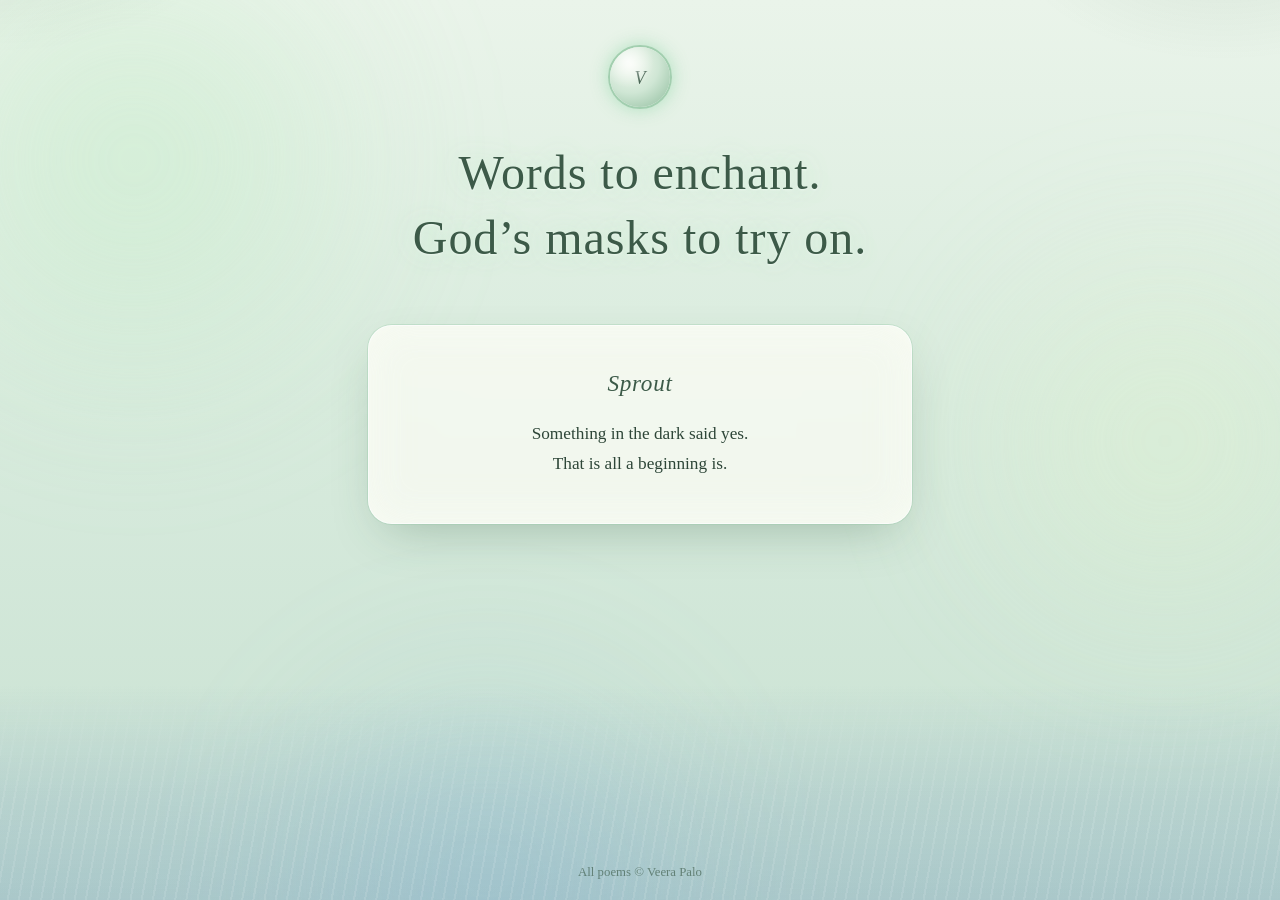
==== index.html @ e67e1606 "feat: Replace arrow buttons with edge-click zones and hover hints Left 30% of the poem card goes to " ====
<!DOCTYPE html>
<html lang="en">
<head>
  <meta charset="utf-8">
  <meta name="viewport" content="width=device-width, initial-scale=1">
  <title>Veera Palo — Words to Enchant</title>
  <meta name="description" content="Poems by Veera Palo. Words to enchant. God’s masks to try on.">
  <link rel="icon" href="data:image/svg+xml,<svg xmlns='http://www.w3.org/2000/svg' viewBox='0 0 100 100'><text y='.9em' font-size='90'>🌿</text></svg>">
  <link rel="stylesheet" href="styles.css">
</head>
<body class="home">
  <div class="forest" aria-hidden="true">
    <div class="blob blob-1"></div>
    <div class="blob blob-2"></div>
    <div class="blob blob-3"></div>
    <div class="leaves"></div>
    <div class="water"></div>
    <div class="sparkles" id="sparkles"></div>
  </div>

  <main>
    <a class="profile-bubble" href="about.html" aria-label="Veera Palo — about and contact">
      <img src="assets/portrait.svg" alt="Veera Palo">
    </a>

    <h1 class="headline">Words to enchant.<br>God’s masks to try on.</h1>

    <p class="visually-hidden">Tap the poem, or press the arrow keys, to read the next poem.</p>

    <div class="poem-area">
      <article class="poem-card" id="poem-card" aria-live="polite"></article>
      <div class="poem-hint poem-hint-prev" aria-hidden="true">
        <span class="poem-arrow"><svg viewBox="0 0 24 24" width="18" height="18"><path d="M14.5 5.5 8 12l6.5 6.5" stroke="currentColor" stroke-width="2" fill="none" stroke-linecap="round" stroke-linejoin="round"/></svg></span>
      </div>
      <div class="poem-hint poem-hint-next" aria-hidden="true">
        <span class="poem-arrow"><svg viewBox="0 0 24 24" width="18" height="18"><path d="M9.5 5.5 16 12l-6.5 6.5" stroke="currentColor" stroke-width="2" fill="none" stroke-linecap="round" stroke-linejoin="round"/></svg></span>
      </div>
    </div>
    <noscript><p class="noscript-note">This little forest needs JavaScript to bloom.</p></noscript>
  </main>

  <footer>All poems © Veera Palo</footer>

  <script src="poems.js"></script>
  <script src="app.js"></script>
</body>
</html>
---- styles.css ----
/* ---------- base ---------- */
:root {
  --serif: "Iowan Old Style", "Palatino Linotype", "Book Antiqua", Palatino, Georgia, serif;
  --ink: #2e4638;
  --ink-soft: #3c5a48;
  --sapphire: #3f6fae;
  --card-bg: rgba(253, 252, 246, 0.72);
  --rim: rgba(150, 200, 165, 0.85);
}

* { box-sizing: border-box; margin: 0; padding: 0; }

html { height: 100%; }

body {
  min-height: 100vh;
  display: flex;
  flex-direction: column;
  font-family: var(--serif);
  color: var(--ink);
  background: linear-gradient(180deg, #eaf4ea 0%, #d8ebdd 45%, #c8e1d2 100%);
  overflow-x: hidden;
}

main {
  flex: 1;
  display: flex;
  flex-direction: column;
  align-items: center;
  padding: clamp(1.5rem, 5vh, 3rem) 1.25rem 3rem;
  position: relative;
  z-index: 1;
}

:focus-visible {
  outline: 2px solid rgba(96, 160, 120, 0.9);
  outline-offset: 3px;
  border-radius: 4px;
}

.visually-hidden {
  position: absolute;
  width: 1px; height: 1px;
  overflow: hidden;
  clip: rect(0 0 0 0);
  white-space: nowrap;
}

/* ---------- enchanted forest background ---------- */
.forest {
  position: fixed;
  inset: 0;
  z-index: 0;
  overflow: hidden;
  pointer-events: none;
}

.blob {
  position: absolute;
  border-radius: 50%;
  filter: blur(70px);
  opacity: 0.55;
  animation: drift 22s ease-in-out infinite alternate;
}
.blob-1 {
  width: 45vmax; height: 45vmax;
  left: -12vmax; top: -10vmax;
  background: radial-gradient(circle, rgba(190, 235, 195, 0.9), transparent 70%);
}
.blob-2 {
  width: 38vmax; height: 38vmax;
  right: -10vmax; top: 22%;
  background: radial-gradient(circle, rgba(224, 244, 205, 0.8), transparent 70%);
  animation-duration: 27s;
  animation-delay: -8s;
}
.blob-3 {
  width: 40vmax; height: 40vmax;
  left: 18%; bottom: -18vmax;
  background: radial-gradient(circle, rgba(140, 190, 220, 0.55), transparent 70%);
  animation-duration: 31s;
  animation-delay: -15s;
}
@keyframes drift {
  from { transform: translate(0, 0) scale(1); }
  to   { transform: translate(4vmax, 3vmax) scale(1.12); }
}

.leaves {
  position: absolute;
  inset: -10% -10% auto -10%;
  height: 70%;
  background:
    radial-gradient(28vmax 16vmax at 8% 0%, rgba(46, 90, 60, 0.10), transparent 70%),
    radial-gradient(24vmax 14vmax at 88% 4%, rgba(46, 90, 60, 0.09), transparent 70%),
    radial-gradient(16vmax 10vmax at 45% -6%, rgba(46, 90, 60, 0.07), transparent 70%);
  transform-origin: 50% 0;
  animation: sway 26s ease-in-out infinite alternate;
}
@keyframes sway {
  from { transform: rotate(-0.6deg) translateX(-0.5vmax); }
  to   { transform: rotate(0.6deg) translateX(0.5vmax); }
}

.water {
  position: absolute;
  left: 0; right: 0; bottom: 0;
  height: 24vh;
  background: linear-gradient(180deg, transparent, rgba(63, 111, 174, 0.14) 55%, rgba(63, 111, 174, 0.22));
}
.water::after {
  content: "";
  position: absolute;
  inset: 0;
  background: repeating-linear-gradient(100deg,
    rgba(255, 255, 255, 0.10) 0 2px, transparent 2px 11px);
  mask-image: linear-gradient(180deg, transparent, black 60%);
  -webkit-mask-image: linear-gradient(180deg, transparent, black 60%);
  animation: shimmer 14s linear infinite;
}
@keyframes shimmer {
  from { transform: translateX(0); }
  to   { transform: translateX(44px); }
}

.sparkles { position: absolute; inset: 0; }
.sparkles span {
  position: absolute;
  width: 4px; height: 4px;
  border-radius: 50%;
  background: radial-gradient(circle, rgba(255, 255, 245, 0.95), rgba(190, 235, 200, 0) 70%);
  opacity: 0;
  animation: twinkle 6s ease-in-out infinite;
}
@keyframes twinkle {
  0%, 100% { opacity: 0; transform: scale(0.6); }
  50%      { opacity: 0.85; transform: scale(1.15); }
}

/* ---------- headline ---------- */
.headline {
  text-align: center;
  font-weight: 400;
  font-size: clamp(1.7rem, 4.5vw, 3rem);
  line-height: 1.35;
  color: var(--ink-soft);
  text-shadow: 0 0 26px rgba(200, 240, 210, 0.9), 0 1px 2px rgba(255, 255, 255, 0.6);
  margin-bottom: clamp(2rem, 6vh, 3.5rem);
  letter-spacing: 0.02em;
}

/* ---------- poem card ---------- */
.poem-card {
  width: min(100%, 34rem);
  padding: clamp(1.75rem, 5vw, 2.75rem) clamp(1.25rem, 5vw, 2.5rem);
  background: var(--card-bg);
  border: 1px solid rgba(255, 255, 255, 0.65);
  box-shadow:
    0 0 0 1px rgba(150, 200, 165, 0.35),
    0 18px 50px -18px rgba(46, 90, 60, 0.35),
    inset 0 0 40px rgba(255, 255, 250, 0.5);
  border-radius: 1.5rem;
  backdrop-filter: blur(14px);
  -webkit-backdrop-filter: blur(14px);
  cursor: pointer;
  text-align: center;
  transition: opacity 0.28s ease, transform 0.28s ease;
}
.poem-card:empty { min-height: 8rem; }

.poem-card.leave-left  { opacity: 0; transform: translateX(-20px); }
.poem-card.leave-right { opacity: 0; transform: translateX(20px); }
.poem-card.enter-right { opacity: 0; transform: translateX(20px); transition: none; }
.poem-card.enter-left  { opacity: 0; transform: translateX(-20px); transition: none; }

.poem-title-row {
  display: flex;
  align-items: center;
  justify-content: center;
  gap: 0.75rem;
  margin-bottom: 1.4rem;
}

.poem-title {
  font-size: 1.45rem;
  font-weight: 400;
  font-style: italic;
  color: var(--ink-soft);
  letter-spacing: 0.03em;
}

.poem-text {
  white-space: pre-line;
  font-size: 1.08rem;
  line-height: 1.75;
}

.poem-reader {
  margin-top: 1.5rem;
  font-style: italic;
  font-size: 0.9rem;
  color: rgba(60, 90, 72, 0.75);
}

/* ---------- bubble buttons (audio + arrows) ---------- */
.audio-bubble,
.poem-arrow {
  flex: none;
  width: 2.4rem; height: 2.4rem;
  display: inline-flex;
  align-items: center;
  justify-content: center;
  border-radius: 50%;
  border: 1px solid rgba(255, 255, 255, 0.8);
  color: var(--ink-soft);
  background: radial-gradient(circle at 32% 28%,
    rgba(255, 255, 255, 0.95), rgba(200, 235, 210, 0.7) 55%, rgba(160, 210, 180, 0.6));
  box-shadow: 0 0 14px rgba(160, 220, 180, 0.7), inset 0 0 6px rgba(255, 255, 255, 0.8);
  cursor: pointer;
  font-family: inherit;
  transition: transform 0.2s ease, box-shadow 0.2s ease, opacity 0.2s ease;
}
.audio-bubble:hover { transform: scale(1.08); box-shadow: 0 0 20px rgba(160, 220, 180, 0.95), inset 0 0 6px rgba(255, 255, 255, 0.8); }
.audio-bubble.is-playing { box-shadow: 0 0 22px rgba(120, 200, 220, 0.95), inset 0 0 6px rgba(255, 255, 255, 0.8); }

/* ---------- poem area + edge-click hover hints ---------- */
.poem-area {
  position: relative;
  width: min(100%, 34rem);
}
.poem-area .poem-card { width: 100%; }

/* purely visual — clicks land on the card, zone is decided from click x */
.poem-hint {
  position: absolute;
  top: 0; bottom: 0;
  display: flex;
  align-items: center;
  pointer-events: none;
  opacity: 0;
  transition: opacity 0.25s ease;
}
.poem-hint-prev { left: 0.9rem; }
.poem-hint-next { right: 0.9rem; }
.poem-area.hover-prev .poem-hint-prev,
.poem-area.hover-next .poem-hint-next { opacity: 0.9; }

/* ---------- profile bubble ---------- */
.profile-bubble {
  position: relative;
  display: block;
  margin-bottom: clamp(1.25rem, 4vh, 2rem);
  width: 64px; height: 64px;
  border-radius: 50%;
  overflow: hidden;
  border: 2px solid var(--rim);
  box-shadow: 0 0 18px rgba(160, 220, 180, 0.8), inset 0 0 12px rgba(255, 255, 255, 0.5);
  transition: transform 0.25s ease, box-shadow 0.25s ease;
}
.profile-bubble::after {
  content: "";
  position: absolute;
  inset: 0;
  border-radius: 50%;
  background: radial-gradient(circle at 30% 24%, rgba(255, 255, 255, 0.75), transparent 42%);
}
.profile-bubble:hover {
  transform: scale(1.07);
  box-shadow: 0 0 26px rgba(170, 230, 190, 1), inset 0 0 12px rgba(255, 255, 255, 0.5);
}
.profile-bubble img { width: 100%; height: 100%; object-fit: cover; display: block; }

/* ---------- about page ---------- */
.about main { justify-content: center; text-align: center; gap: 0.4rem; }

.about-portrait {
  width: clamp(140px, 30vw, 190px);
  height: clamp(140px, 30vw, 190px);
  border-radius: 50%;
  overflow: hidden;
  border: 3px solid var(--rim);
  box-shadow: 0 0 28px rgba(160, 220, 180, 0.8), inset 0 0 16px rgba(255, 255, 255, 0.5);
  margin-bottom: 1.5rem;
  position: relative;
}
.about-portrait::after {
  content: "";
  position: absolute;
  inset: 0;
  border-radius: 50%;
  background: radial-gradient(circle at 30% 24%, rgba(255, 255, 255, 0.65), transparent 42%);
}
.about-portrait img { width: 100%; height: 100%; object-fit: cover; display: block; }

.about-name {
  font-weight: 400;
  font-size: clamp(1.8rem, 5vw, 2.4rem);
  color: var(--ink-soft);
  text-shadow: 0 0 22px rgba(200, 240, 210, 0.9);
}

.about-line {
  font-style: italic;
  max-width: 26rem;
  line-height: 1.6;
  color: rgba(60, 90, 72, 0.9);
  margin-top: 0.5rem;
}

.contact { margin-top: 2.25rem; }
.contact h2 {
  font-weight: 400;
  font-style: italic;
  font-size: 1.1rem;
  color: rgba(60, 90, 72, 0.8);
  margin-bottom: 0.75rem;
}
.contact ul { list-style: none; line-height: 2; }
.contact span { color: var(--sapphire); }

.back-link {
  margin-top: 2.5rem;
  color: var(--ink-soft);
  text-decoration: none;
  font-style: italic;
  border-bottom: 1px solid rgba(96, 160, 120, 0.4);
  transition: border-color 0.2s ease;
}
.back-link:hover { border-color: rgba(96, 160, 120, 0.9); }

/* ---------- footer ---------- */
footer {
  position: relative;
  z-index: 1;
  text-align: center;
  padding: 1.25rem;
  font-size: 0.8rem;
  color: rgba(60, 90, 72, 0.65);
}

.noscript-note { margin-top: 1rem; font-style: italic; }

/* ---------- reduced motion ---------- */
@media (prefers-reduced-motion: reduce) {
  .blob, .leaves, .water::after, .sparkles span { animation: none; }
  .poem-card, .audio-bubble, .profile-bubble, .poem-hint { transition: none; }
}
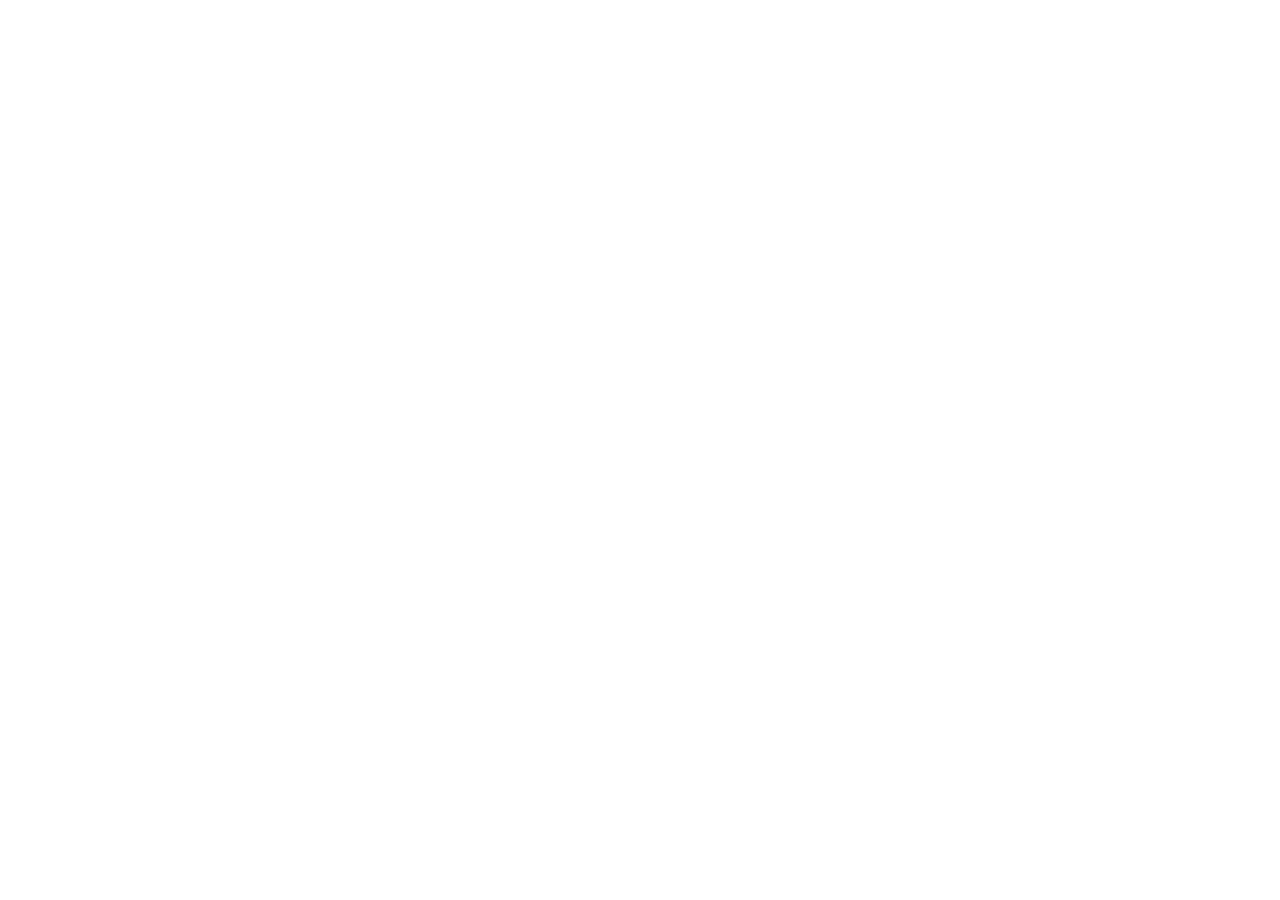
==== commit 1b94a4f3: "feat: Add simple password prompt gate before pages render Co-Authored-By: Claude Fable 5 <noreply@an" ====
--- a/index.html
+++ b/index.html
@@ -2,6 +2,13 @@
 <html lang="en">
 <head>
   <meta charset="utf-8">
+  <script>
+    // ponytail: not real security, password is visible in source — fine for "don't look yet"
+    if (localStorage.getItem('gate') !== 'open') {
+      if (prompt('Password?') === 'runot') localStorage.setItem('gate', 'open');
+      else location.replace('about:blank');
+    }
+  </script>
   <meta name="viewport" content="width=device-width, initial-scale=1">
   <title>Veera Palo — Words to Enchant</title>
   <meta name="description" content="Poems by Veera Palo. Words to enchant. God’s masks to try on.">
--- a/styles.css
+++ b/styles.css
@@ -9,8 +9,6 @@
 }
 
 * { box-sizing: border-box; margin: 0; padding: 0; }
-
-html { height: 100%; }
 
 body {
   min-height: 100vh;
@@ -164,6 +162,7 @@
   -webkit-backdrop-filter: blur(14px);
   cursor: pointer;
   text-align: center;
+  touch-action: pan-y; /* horizontal gestures on the card are ours */
   transition: opacity 0.28s ease, transform 0.28s ease;
 }
 .poem-card:empty { min-height: 8rem; }
@@ -242,8 +241,12 @@
 }
 .poem-hint-prev { left: 0.9rem; }
 .poem-hint-next { right: 0.9rem; }
-.poem-area.hover-prev .poem-hint-prev,
-.poem-area.hover-next .poem-hint-next { opacity: 0.9; }
+/* hover hints only on devices that actually hover — on touch the
+   emulated mouse events would just flash the arrow on tap */
+@media (hover: hover) {
+  .poem-area.hover-prev .poem-hint-prev,
+  .poem-area.hover-next .poem-hint-next { opacity: 0.9; }
+}
 
 /* ---------- profile bubble ---------- */
 .profile-bubble {
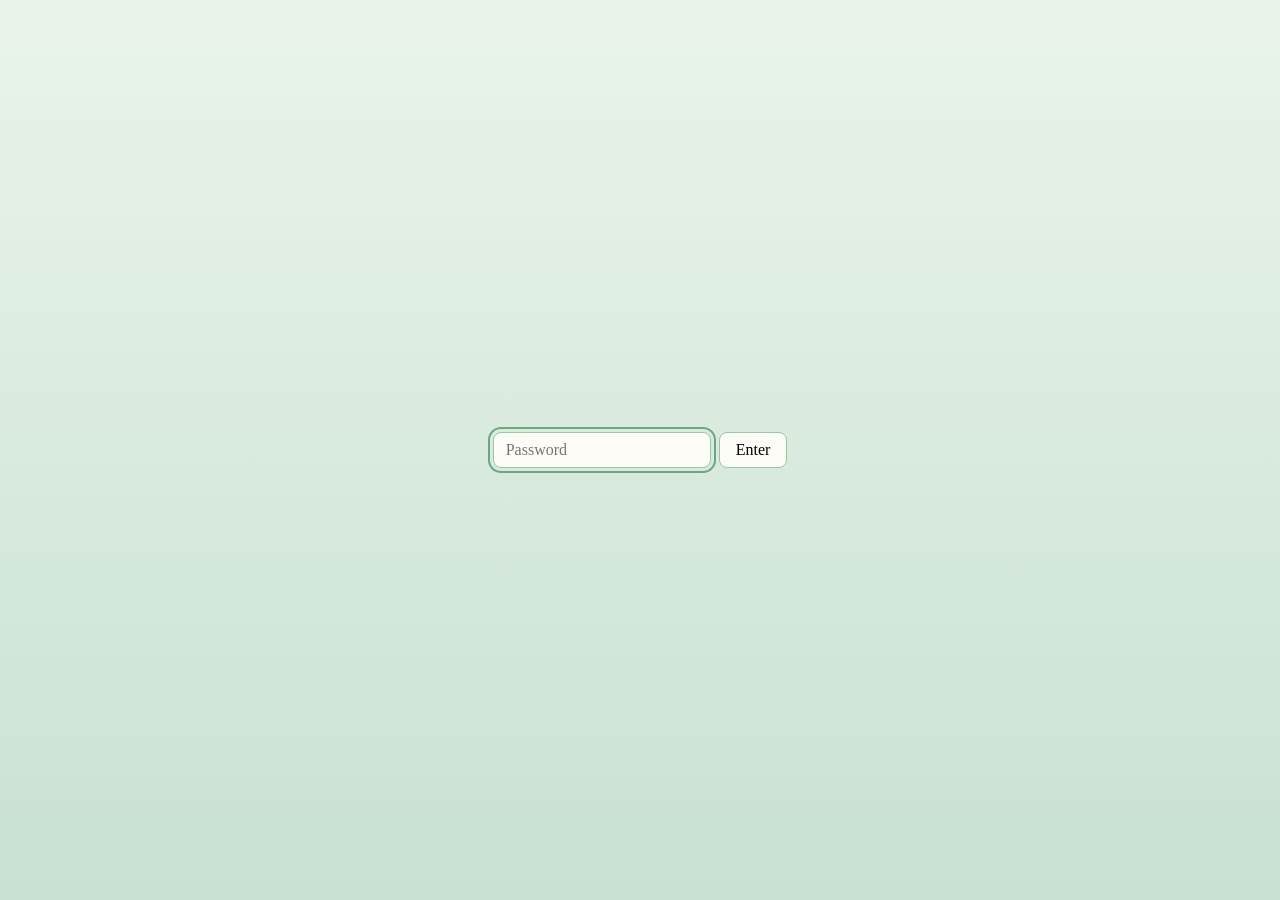
==== commit 3fa77d22: "fix: Replace prompt() gate with overlay form for mobile browsers Mobile and in-app browsers suppress" ====
--- a/index.html
+++ b/index.html
@@ -2,13 +2,7 @@
 <html lang="en">
 <head>
   <meta charset="utf-8">
-  <script>
-    // ponytail: not real security, password is visible in source — fine for "don't look yet"
-    if (localStorage.getItem('gate') !== 'open') {
-      if (prompt('Password?') === 'runot') localStorage.setItem('gate', 'open');
-      else location.replace('about:blank');
-    }
-  </script>
+  <script src="gate.js"></script>
   <meta name="viewport" content="width=device-width, initial-scale=1">
   <title>Veera Palo — Words to Enchant</title>
   <meta name="description" content="Poems by Veera Palo. Words to enchant. God’s masks to try on.">
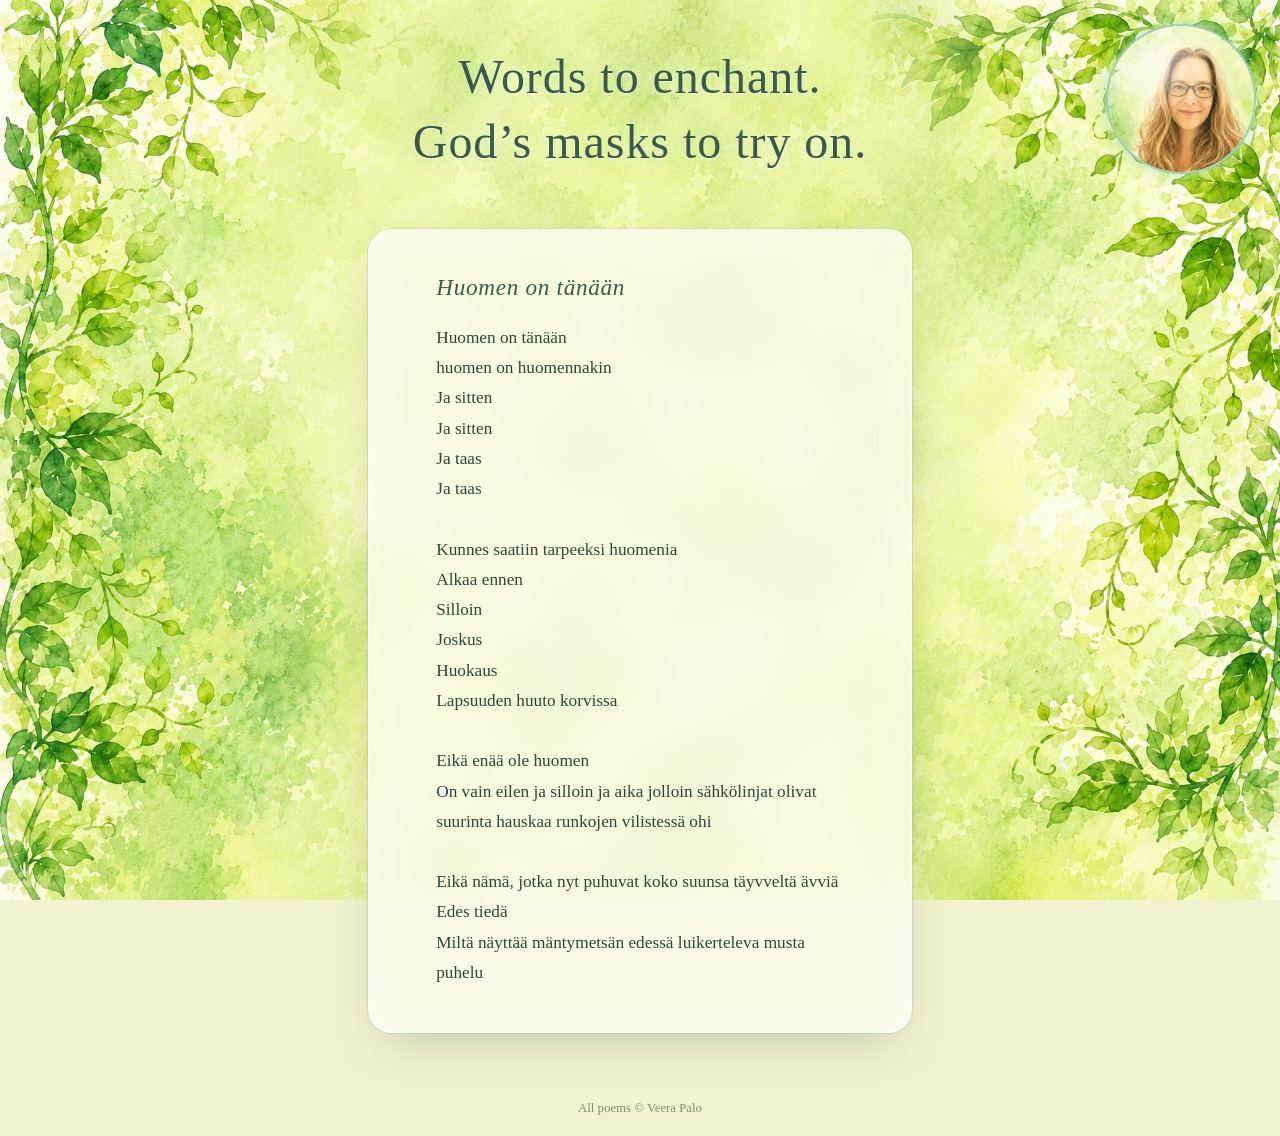
==== commit e5983963: "feat: Remove password gate from poetry pages Co-Authored-By: Claude Fable 5 <noreply@anthropic.com>" ====
--- a/index.html
+++ b/index.html
@@ -2,7 +2,6 @@
 <html lang="en">
 <head>
   <meta charset="utf-8">
-  <script src="gate.js"></script>
   <meta name="viewport" content="width=device-width, initial-scale=1">
   <title>Veera Palo — Words to Enchant</title>
   <meta name="description" content="Poems by Veera Palo. Words to enchant. God’s masks to try on.">
@@ -20,8 +19,8 @@
   </div>
 
   <main>
-    <a class="profile-bubble" href="about.html" aria-label="Veera Palo — about and contact">
-      <img src="assets/portrait.svg" alt="Veera Palo">
+    <a class="profile-bubble" href="/veera" aria-label="Veera Palo — about and contact">
+      <img src="assets/portrait.jpg" alt="Veera Palo">
     </a>
 
     <h1 class="headline">Words to enchant.<br>God’s masks to try on.</h1>
@@ -40,7 +39,7 @@
     <noscript><p class="noscript-note">This little forest needs JavaScript to bloom.</p></noscript>
   </main>
 
-  <footer>All poems © Veera Palo</footer>
+  <footer>All poems © <a href="/veera">Veera Palo</a></footer>
 
   <script src="poems.js"></script>
   <script src="app.js"></script>
--- a/styles.css
+++ b/styles.css
@@ -10,13 +10,16 @@
 
 * { box-sizing: border-box; margin: 0; padding: 0; }
 
+/* solid canvas matching the watercolour wash, shows on iOS overscroll */
+html { background: #f3f2d0; }
+
 body {
   min-height: 100vh;
   display: flex;
   flex-direction: column;
   font-family: var(--serif);
   color: var(--ink);
-  background: linear-gradient(180deg, #eaf4ea 0%, #d8ebdd 45%, #c8e1d2 100%);
+  background: #f3f2d0;
   overflow-x: hidden;
 }
 
@@ -44,14 +47,43 @@
   white-space: nowrap;
 }
 
-/* ---------- enchanted forest background ---------- */
+/* ---------- watercolour background ----------
+   seamless wash tiles across the whole viewport; leafy edge images sit on
+   the left/right, their inner edge mask-faded into the wash so the seam
+   between the three images never shows, whatever the window size */
 .forest {
   position: fixed;
   inset: 0;
   z-index: 0;
   overflow: hidden;
   pointer-events: none;
-}
+  background: url("assets/tausta-keski.jpg") top left / 800px auto repeat;
+}
+
+.forest::before,
+.forest::after {
+  content: "";
+  position: absolute;
+  top: 0; bottom: 0;
+  /* natural aspect is 3:4 — at full viewport height that is 75vh wide;
+     cap by vw so the two edges never meet on narrow/portrait screens */
+  width: min(75vh, 34vw);
+}
+.forest::before {
+  left: 0;
+  background: url("assets/tausta-vasen.jpg") left top / cover no-repeat;
+  -webkit-mask-image: linear-gradient(to right, #000 55%, transparent);
+  mask-image: linear-gradient(to right, #000 55%, transparent);
+}
+.forest::after {
+  right: 0;
+  background: url("assets/tausta-oikea.jpg") right top / cover no-repeat;
+  -webkit-mask-image: linear-gradient(to left, #000 55%, transparent);
+  mask-image: linear-gradient(to left, #000 55%, transparent);
+}
+
+/* old procedural layers, replaced by the watercolour images — kokeilu */
+.blob, .leaves, .water { display: none; }
 
 .blob {
   position: absolute;
@@ -121,7 +153,7 @@
   to   { transform: translateX(44px); }
 }
 
-.sparkles { position: absolute; inset: 0; }
+.sparkles { position: absolute; inset: 0; z-index: 1; } /* above the ::after edge image */
 .sparkles span {
   position: absolute;
   width: 4px; height: 4px;
@@ -175,12 +207,13 @@
 .poem-title-row {
   display: flex;
   align-items: center;
-  justify-content: center;
+  justify-content: flex-start;
   gap: 0.75rem;
   margin-bottom: 1.4rem;
 }
 
 .poem-title {
+  text-align: left; /* card centers text; keep wrapped titles left-aligned too */
   font-size: 1.45rem;
   font-weight: 400;
   font-style: italic;
@@ -189,7 +222,8 @@
 }
 
 .poem-text {
-  white-space: pre-line;
+  white-space: pre-wrap; /* keeps the poems' indentation, not just line breaks */
+  text-align: left;
   font-size: 1.08rem;
   line-height: 1.75;
 }
@@ -246,17 +280,26 @@
 @media (hover: hover) {
   .poem-area.hover-prev .poem-hint-prev,
   .poem-area.hover-next .poem-hint-next { opacity: 0.9; }
+  /* keep poem text clear of the hint arrows (0.9rem + 2.4rem wide) + breathing room */
+  .poem-card { padding-left: 4.2rem; padding-right: 4.2rem; }
+}
+/* and on touch-only devices the hints do not exist at all */
+@media (hover: none) {
+  .poem-hint { display: none; }
 }
 
 /* ---------- profile bubble ---------- */
 .profile-bubble {
-  position: relative;
+  position: absolute;
+  top: clamp(0.75rem, 3vh, 1.5rem);
+  right: clamp(0.75rem, 3vw, 1.5rem);
+  z-index: 2;
   display: block;
-  margin-bottom: clamp(1.25rem, 4vh, 2rem);
-  width: 64px; height: 64px;
+  width: clamp(90px, 16vw, 150px); height: clamp(90px, 16vw, 150px);
   border-radius: 50%;
   overflow: hidden;
   border: 2px solid var(--rim);
+  background: #d8ebdd; /* photo-toned fill so loading shows a soft green disc, not white */
   box-shadow: 0 0 18px rgba(160, 220, 180, 0.8), inset 0 0 12px rgba(255, 255, 255, 0.5);
   transition: transform 0.25s ease, box-shadow 0.25s ease;
 }
@@ -272,16 +315,21 @@
   box-shadow: 0 0 26px rgba(170, 230, 190, 1), inset 0 0 12px rgba(255, 255, 255, 0.5);
 }
 .profile-bubble img { width: 100%; height: 100%; object-fit: cover; display: block; }
+/* on narrow screens the corner bubble would sit on the headline — start content below it */
+@media (max-width: 640px) {
+  .home main { padding-top: 8rem; }
+}
 
 /* ---------- about page ---------- */
 .about main { justify-content: center; text-align: center; gap: 0.4rem; }
 
 .about-portrait {
-  width: clamp(140px, 30vw, 190px);
-  height: clamp(140px, 30vw, 190px);
+  width: clamp(140px, 30vw, 250px);
+  height: clamp(140px, 30vw, 250px);
   border-radius: 50%;
   overflow: hidden;
   border: 3px solid var(--rim);
+  background: #d8ebdd; /* photo-toned fill so loading shows a soft green disc, not white */
   box-shadow: 0 0 28px rgba(160, 220, 180, 0.8), inset 0 0 16px rgba(255, 255, 255, 0.5);
   margin-bottom: 1.5rem;
   position: relative;
@@ -341,6 +389,8 @@
   color: rgba(60, 90, 72, 0.65);
 }
 
+footer a { color: inherit; text-decoration: none; }
+
 .noscript-note { margin-top: 1rem; font-style: italic; }
 
 /* ---------- reduced motion ---------- */
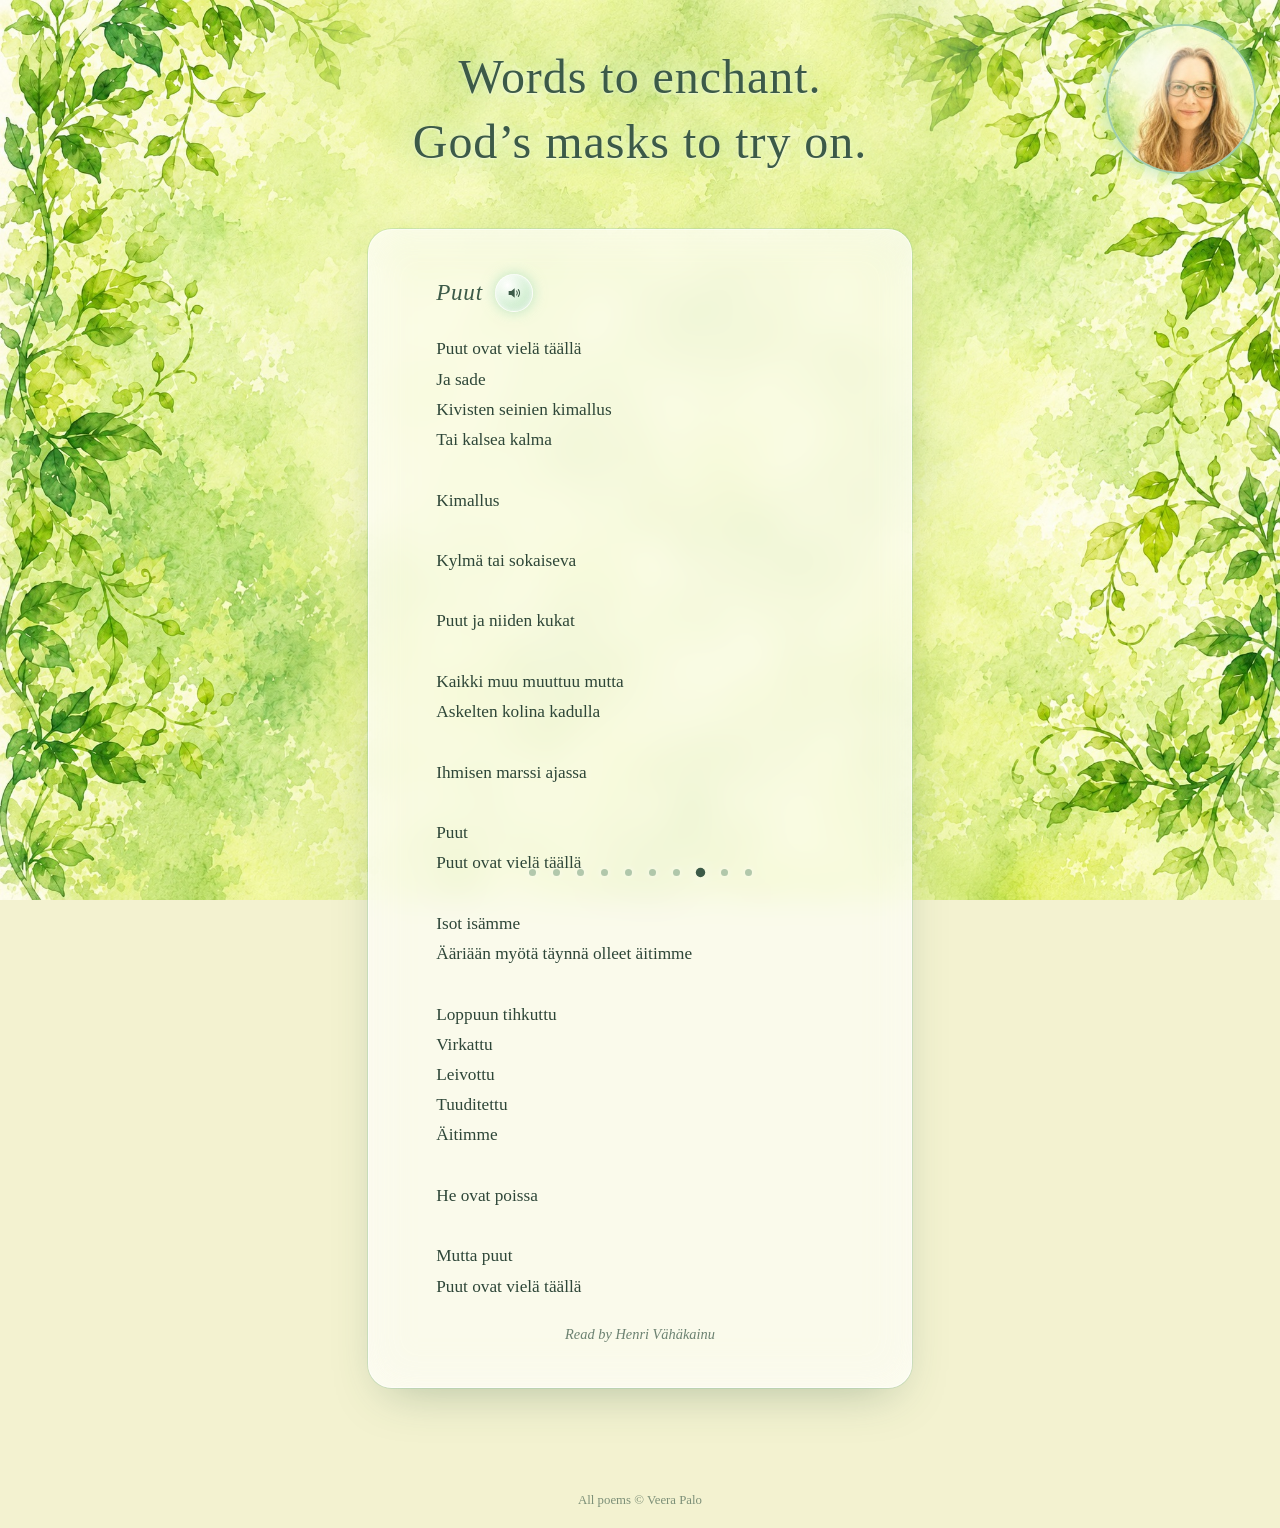
==== commit d2c765f8: "feat: Add clickable position dots to poem carousel Small glowing dots under the poem card show there" ====
--- a/index.html
+++ b/index.html
@@ -36,6 +36,7 @@
         <span class="poem-arrow"><svg viewBox="0 0 24 24" width="18" height="18"><path d="M9.5 5.5 16 12l-6.5 6.5" stroke="currentColor" stroke-width="2" fill="none" stroke-linecap="round" stroke-linejoin="round"/></svg></span>
       </div>
     </div>
+    <div class="poem-dots" id="poem-dots" role="group" aria-label="Poems"></div>
     <noscript><p class="noscript-note">This little forest needs JavaScript to bloom.</p></noscript>
   </main>
 
--- a/styles.css
+++ b/styles.css
@@ -288,6 +288,41 @@
   .poem-hint { display: none; }
 }
 
+/* ---------- position dots (carousel signal + jump navigation) ---------- */
+.poem-dots {
+  /* last child of <main>: sticks to the viewport bottom while a long poem
+     extends below the fold, settles under the card once scrolled to the end */
+  position: sticky;
+  bottom: 1rem;
+  display: flex;
+  margin-top: 0.85rem;
+}
+/* the button is the (touch-friendly) hit area, ::after the visible dot */
+.poem-dots button {
+  width: 1.5rem; height: 1.5rem;
+  display: flex;
+  align-items: center;
+  justify-content: center;
+  padding: 0; border: 0;
+  background: none;
+  cursor: pointer;
+}
+/* soft green, not white — sticky dots also sit on top of the pale card */
+.poem-dots button::after {
+  content: "";
+  width: 7px; height: 7px;
+  border-radius: 50%;
+  background: rgba(96, 140, 112, 0.45);
+  box-shadow: 0 0 6px rgba(255, 255, 255, 0.7);
+  transition: background 0.25s ease, box-shadow 0.25s ease, transform 0.25s ease;
+}
+.poem-dots button:hover::after,
+.poem-dots button.active::after {
+  background: var(--ink-soft);
+  box-shadow: 0 0 10px rgba(255, 255, 255, 0.95);
+  transform: scale(1.35);
+}
+
 /* ---------- profile bubble ---------- */
 .profile-bubble {
   position: absolute;
@@ -396,5 +431,5 @@
 /* ---------- reduced motion ---------- */
 @media (prefers-reduced-motion: reduce) {
   .blob, .leaves, .water::after, .sparkles span { animation: none; }
-  .poem-card, .audio-bubble, .profile-bubble, .poem-hint { transition: none; }
-}
+  .poem-card, .audio-bubble, .profile-bubble, .poem-hint, .poem-dots button::after { transition: none; }
+}
